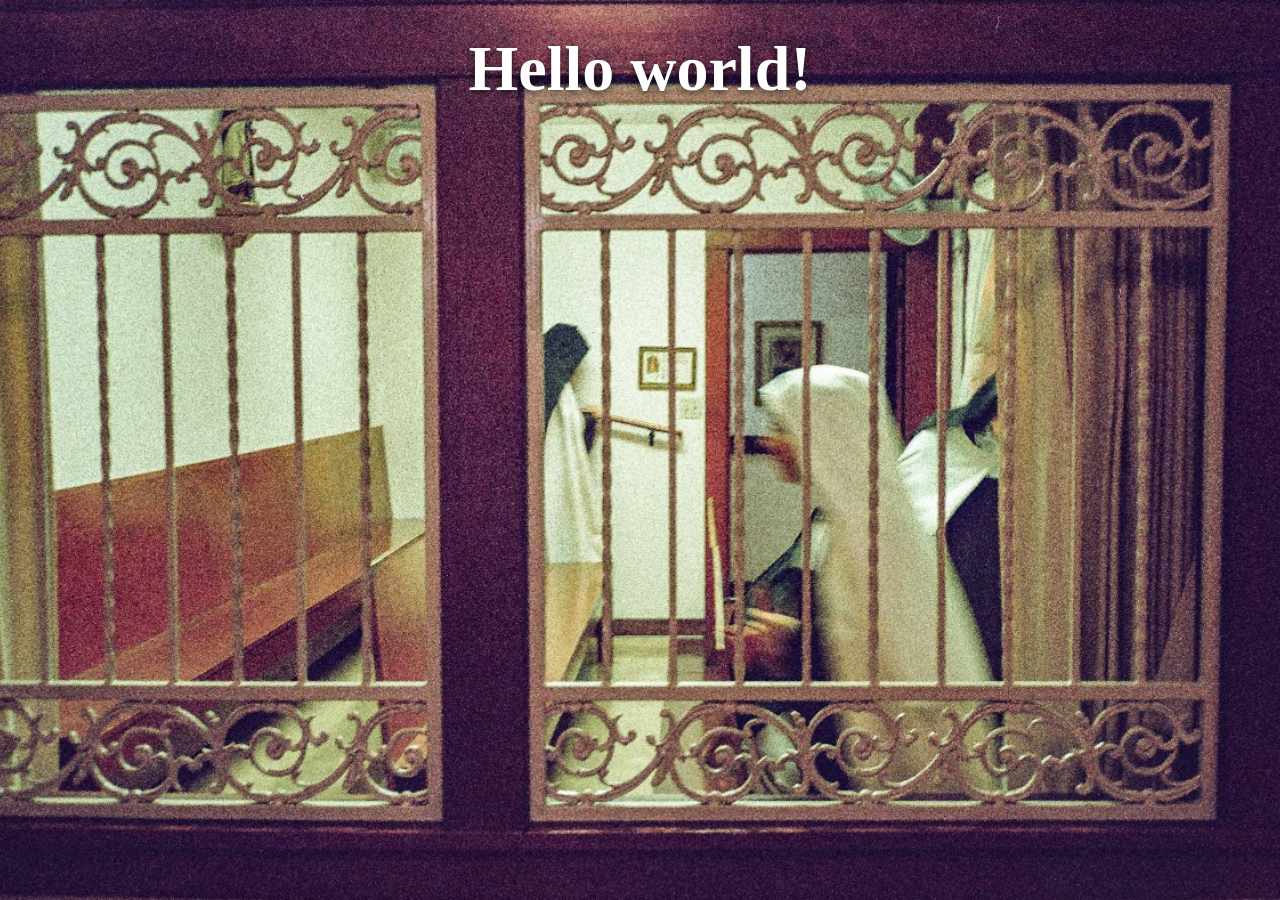
==== index.html @ bd6a6bfe "Add Hello world page with background image and live link Co-Authored-By: Claude Opus 5.5 <noreply@an" ====
<!doctype html>
<html lang="en">
<head>
  <meta charset="utf-8">
  <meta name="viewport" content="width=device-width, initial-scale=1">
  <title>Hello World</title>
  <style>
    html, body {
      margin: 0;
      height: 100%;
    }
    body {
      min-height: 100vh;
      background: #2a0f14 url("images/background.jpg") center / cover no-repeat fixed;
      font-family: Georgia, "Times New Roman", serif;
      color: #fff;
    }
    h1 {
      margin: 0;
      padding: 2rem 1rem;
      text-align: center;
      font-size: clamp(2rem, 6vw, 4rem);
      text-shadow: 0 2px 8px rgba(0, 0, 0, 0.7);
    }
  </style>
</head>
<body>
  <h1>Hello world!</h1>
</body>
</html>
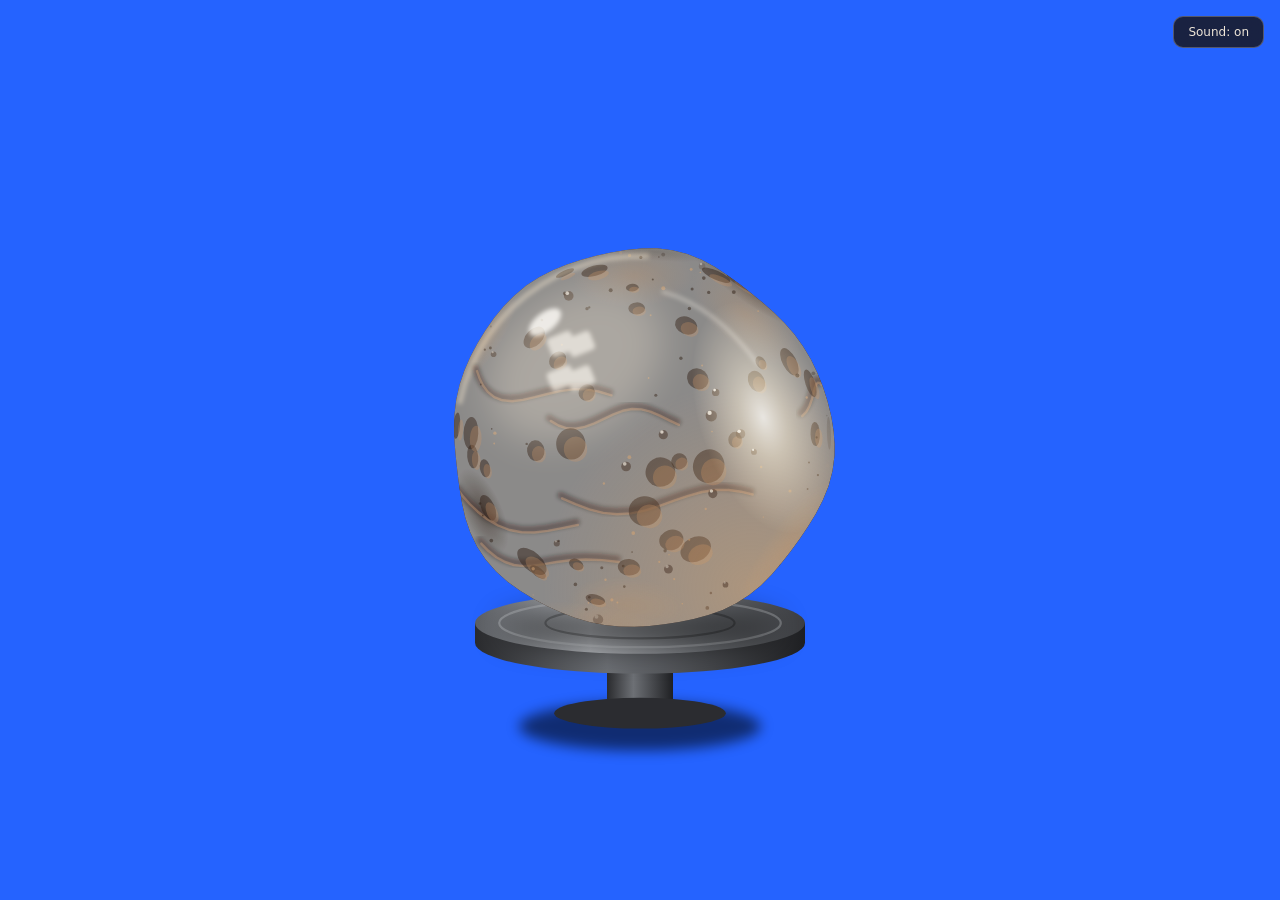
==== commit 4d19c2af: "Build Making a Muse sequential prototype at repo root Combine the clay studies into one linear seque" ====
--- a/index.html
+++ b/index.html
@@ -1,30 +1,190 @@
 <!doctype html>
 <html lang="en">
 <head>
-  <meta charset="utf-8">
-  <meta name="viewport" content="width=device-width, initial-scale=1">
-  <title>Hello World</title>
-  <style>
-    html, body {
-      margin: 0;
-      height: 100%;
-    }
-    body {
-      min-height: 100vh;
-      background: #2a0f14 url("images/background.jpg") center / cover no-repeat fixed;
-      font-family: Georgia, "Times New Roman", serif;
-      color: #fff;
-    }
-    h1 {
-      margin: 0;
-      padding: 2rem 1rem;
-      text-align: center;
-      font-size: clamp(2rem, 6vw, 4rem);
-      text-shadow: 0 2px 8px rgba(0, 0, 0, 0.7);
-    }
-  </style>
+<meta charset="utf-8">
+<meta name="viewport" content="width=device-width,initial-scale=1,viewport-fit=cover">
+<title>Making a Muse</title>
+<link rel="stylesheet" href="css/style.css">
 </head>
 <body>
-  <h1>Hello world!</h1>
+<svg id="scene" viewBox="0 0 1600 900" preserveAspectRatio="xMidYMid slice" role="img" aria-label="Making a muse: a wet ball of clay on a banding wheel. Drag across it to spin it into a head, press and drag to sculpt a face, drag a red wig onto it, then drag the head onto a waiting body.">
+  <defs>
+    <linearGradient id="wall" x1="0" y1="0" x2="0" y2="1"><stop id="w0" offset="0" stop-color="#2b211b"/><stop id="w1" offset="0.55" stop-color="#4a392c"/><stop id="w2" offset="1" stop-color="#5d4735"/></linearGradient>
+    <linearGradient id="winGlow" x1="0" y1="0" x2="0" y2="1"><stop offset="0" stop-color="#fff6dc"/><stop offset="0.6" stop-color="#ffe3a6"/><stop offset="1" stop-color="#f2c777"/></linearGradient>
+    <linearGradient id="frameWood" x1="0" y1="0" x2="1" y2="0"><stop offset="0" stop-color="#3a2618"/><stop offset="0.5" stop-color="#5b3d26"/><stop offset="1" stop-color="#33200f"/></linearGradient>
+    <linearGradient id="tableTop" x1="0" y1="0" x2="0" y2="1"><stop offset="0" stop-color="#7a5333"/><stop offset="0.5" stop-color="#6a4528"/><stop offset="1" stop-color="#3d2616"/></linearGradient>
+    <linearGradient id="tableEdge" x1="0" y1="0" x2="0" y2="1"><stop offset="0" stop-color="#4d3019"/><stop offset="1" stop-color="#21130a"/></linearGradient>
+    <linearGradient id="shaft" x1="0" y1="0" x2="1" y2="1"><stop offset="0" stop-color="#ffe9b8" stop-opacity="0.55"/><stop offset="1" stop-color="#ffd48a" stop-opacity="0"/></linearGradient>
+    <linearGradient id="cone" x1="0" y1="0" x2="0" y2="1"><stop offset="0" stop-color="#ffe2a0" stop-opacity="0.5"/><stop offset="1" stop-color="#ffd07a" stop-opacity="0"/></linearGradient>
+    <linearGradient id="wheelTop" x1="0" y1="0" x2="1" y2="0"><stop offset="0" stop-color="#5b5e63"/><stop offset="0.35" stop-color="#b9bcc1"/><stop offset="0.7" stop-color="#6e7176"/><stop offset="1" stop-color="#3c3e42"/></linearGradient>
+    <linearGradient id="wheelSide" x1="0" y1="0" x2="1" y2="0"><stop offset="0" stop-color="#2a2b2e"/><stop offset="0.4" stop-color="#6d7075"/><stop offset="1" stop-color="#1f2023"/></linearGradient>
+    <radialGradient id="bulb"><stop offset="0" stop-color="#fffbe8"/><stop offset="0.25" stop-color="#ffe9ae" stop-opacity="0.9"/><stop offset="1" stop-color="#ffc766" stop-opacity="0"/></radialGradient>
+    <radialGradient id="pool"><stop offset="0" stop-color="#ffd890" stop-opacity="0.55"/><stop offset="1" stop-color="#ffd890" stop-opacity="0"/></radialGradient>
+    <radialGradient id="clayBase" cx="0.36" cy="0.28" r="0.85"><stop offset="0" stop-color="#8a5a37"/><stop offset="0.3" stop-color="#65401f"/><stop offset="0.65" stop-color="#432512"/><stop offset="1" stop-color="#1b0d06"/></radialGradient>
+    <radialGradient id="bounce" cx="0.78" cy="0.9" r="0.55"><stop offset="0" stop-color="#d79a62" stop-opacity="0.42"/><stop offset="1" stop-color="#d79a62" stop-opacity="0"/></radialGradient>
+    <radialGradient id="lumpD"><stop offset="0" stop-color="#1c0d05" stop-opacity="0.5"/><stop offset="1" stop-color="#1c0d05" stop-opacity="0"/></radialGradient>
+    <radialGradient id="lumpL"><stop offset="0" stop-color="#c58a58" stop-opacity="0.26"/><stop offset="1" stop-color="#d9a06a" stop-opacity="0"/></radialGradient>
+    <radialGradient id="stone"><stop offset="0" stop-color="#fffaf0" stop-opacity="0.95"/><stop offset="0.35" stop-color="#ffe7b8" stop-opacity="0.6"/><stop offset="1" stop-color="#ffd7a0" stop-opacity="0"/></radialGradient>
+    <radialGradient id="vig" cx="0.5" cy="0.45" r="0.75"><stop offset="0.5" stop-color="#000" stop-opacity="0"/><stop offset="1" stop-color="#000" stop-opacity="0.6"/></radialGradient>
+    <radialGradient id="featLight" cx="0.36" cy="0.3" r="0.85"><stop offset="0" stop-color="#c08a5c"/><stop offset="0.45" stop-color="#855230"/><stop offset="1" stop-color="#4a2813"/></radialGradient>
+    <radialGradient id="featLip" cx="0.4" cy="0.3" r="0.9"><stop offset="0" stop-color="#cf8460"/><stop offset="0.5" stop-color="#97492f"/><stop offset="1" stop-color="#55261b"/></radialGradient>
+    <filter id="puffy" filterUnits="userSpaceOnUse" x="590" y="290" width="420" height="360">
+      <feGaussianBlur in="SourceAlpha" stdDeviation="2.4" result="blur"/>
+      <feSpecularLighting in="blur" surfaceScale="6" specularConstant="0.95" specularExponent="18" lighting-color="#ffe9cc" result="spec"><feDistantLight azimuth="235" elevation="48"/></feSpecularLighting>
+      <feComposite in="spec" in2="SourceAlpha" operator="in" result="specc"/>
+      <feGaussianBlur in="SourceAlpha" stdDeviation="3" result="sb"/><feOffset in="sb" dx="2.5" dy="4" result="so"/>
+      <feFlood flood-color="#0e0603" flood-opacity="0.5"/><feComposite in2="so" operator="in" result="shadow"/>
+      <feMerge><feMergeNode in="shadow"/><feMergeNode in="SourceGraphic"/><feMergeNode in="specc"/></feMerge>
+    </filter>
+    <filter id="puffyLash" filterUnits="userSpaceOnUse" x="590" y="290" width="420" height="360">
+      <feGaussianBlur in="SourceAlpha" stdDeviation="1.6" result="blur"/>
+      <feSpecularLighting in="blur" surfaceScale="3" specularConstant="0.28" specularExponent="14" lighting-color="#d9a878" result="spec"><feDistantLight azimuth="235" elevation="48"/></feSpecularLighting>
+      <feComposite in="spec" in2="SourceAlpha" operator="in" result="specc"/>
+      <feGaussianBlur in="SourceAlpha" stdDeviation="2" result="sb"/><feOffset in="sb" dx="1.5" dy="3" result="so"/>
+      <feFlood flood-color="#0e0603" flood-opacity="0.45"/><feComposite in2="so" operator="in" result="shadow"/>
+      <feMerge><feMergeNode in="shadow"/><feMergeNode in="SourceGraphic"/><feMergeNode in="specc"/></feMerge>
+    </filter>
+    <radialGradient id="hole" cx="0.5" cy="0.4" r="0.7"><stop offset="0" stop-color="#2a140a"/><stop offset="0.6" stop-color="#120804"/><stop offset="1" stop-color="#050201"/></radialGradient>
+    <radialGradient id="fingG"><stop offset="0" stop-color="#120803" stop-opacity="0.5"/><stop offset="0.7" stop-color="#120803" stop-opacity="0.22"/><stop offset="1" stop-color="#120803" stop-opacity="0"/></radialGradient>
+    <radialGradient id="smudge"><stop offset="0" stop-color="#140904" stop-opacity="0.4"/><stop offset="1" stop-color="#140904" stop-opacity="0"/></radialGradient>
+    <filter id="rlM" filterUnits="userSpaceOnUse" x="520" y="200" width="560" height="480" color-interpolation-filters="sRGB"><feGaussianBlur in="SourceAlpha" stdDeviation="5" result="h"/><feDiffuseLighting in="h" surfaceScale="16" diffuseConstant="1" lighting-color="#ffffff"><feDistantLight azimuth="235" elevation="30"/></feDiffuseLighting></filter>
+    <filter id="rlL" filterUnits="userSpaceOnUse" x="520" y="200" width="560" height="480" color-interpolation-filters="sRGB"><feGaussianBlur in="SourceAlpha" stdDeviation="1.3" result="h"/><feDiffuseLighting in="h" surfaceScale="7" diffuseConstant="1" lighting-color="#ffffff"><feDistantLight azimuth="235" elevation="30"/></feDiffuseLighting></filter>
+    <filter id="spM" filterUnits="userSpaceOnUse" x="520" y="200" width="560" height="480" color-interpolation-filters="sRGB"><feGaussianBlur in="SourceAlpha" stdDeviation="5" result="h"/><feSpecularLighting in="h" surfaceScale="16" specularConstant="0.85" specularExponent="24" lighting-color="#ffeed6"><feDistantLight azimuth="235" elevation="34"/></feSpecularLighting></filter>
+    <filter id="spL" filterUnits="userSpaceOnUse" x="520" y="200" width="560" height="480" color-interpolation-filters="sRGB"><feGaussianBlur in="SourceAlpha" stdDeviation="1.3" result="h"/><feSpecularLighting in="h" surfaceScale="7" specularConstant="0.7" specularExponent="22" lighting-color="#ffeed6"><feDistantLight azimuth="235" elevation="34"/></feSpecularLighting></filter>
+
+    <linearGradient id="roomWall" x1="0" y1="0" x2="0" y2="1"><stop offset="0" stop-color="#171219"/><stop offset="1" stop-color="#2b2230"/></linearGradient>
+    <linearGradient id="roomWallL" x1="0" y1="0" x2="1" y2="0"><stop offset="0" stop-color="#0b080e"/><stop offset="1" stop-color="#1b1520"/></linearGradient>
+    <linearGradient id="roomFloor" x1="0" y1="0" x2="0" y2="1"><stop offset="0" stop-color="#3b2a28"/><stop offset="1" stop-color="#1c1213"/></linearGradient>
+    <linearGradient id="pedBody" x1="0" y1="0" x2="1" y2="0"><stop offset="0" stop-color="#3a3340"/><stop offset="0.45" stop-color="#8a7f93"/><stop offset="1" stop-color="#2a242f"/></linearGradient>
+    <radialGradient id="pedTop"><stop offset="0" stop-color="#cfc5d6"/><stop offset="1" stop-color="#72697b"/></radialGradient>
+    <linearGradient id="spotCone" x1="0" y1="0" x2="0" y2="1"><stop offset="0" stop-color="#fff3df" stop-opacity="0.5"/><stop offset="1" stop-color="#fff3df" stop-opacity="0.07"/></linearGradient>
+    <radialGradient id="spotPool"><stop offset="0" stop-color="#fff0d8" stop-opacity="0.75"/><stop offset="0.6" stop-color="#fff0d8" stop-opacity="0.22"/><stop offset="1" stop-color="#fff0d8" stop-opacity="0"/></radialGradient>
+    <radialGradient id="roomVig" cx="380" cy="470" r="900" gradientUnits="userSpaceOnUse"><stop offset="0" stop-color="#000" stop-opacity="0"/><stop offset="0.45" stop-color="#000" stop-opacity="0.35"/><stop offset="1" stop-color="#000" stop-opacity="0.78"/></radialGradient>
+    <radialGradient id="wigRed" cx="0" cy="40" r="290" gradientUnits="userSpaceOnUse"><stop offset="0" stop-color="#f0464a"/><stop offset="0.5" stop-color="#c8161e"/><stop offset="1" stop-color="#6e0a10"/></radialGradient>
+    <linearGradient id="spotTopG" x1="0" y1="0" x2="0" y2="1"><stop offset="0" stop-color="#fff3df" stop-opacity="0.5"/><stop offset="1" stop-color="#fff3df" stop-opacity="0.05"/></linearGradient>
+    <linearGradient id="dressG" x1="0" y1="0" x2="1" y2="0"><stop offset="0" stop-color="#cdd7e8"/><stop offset="0.35" stop-color="#ffffff"/><stop offset="0.7" stop-color="#f3f6fb"/><stop offset="1" stop-color="#c3cfe3"/></linearGradient>
+    <linearGradient id="skinG" x1="0" y1="0" x2="1" y2="0"><stop offset="0" stop-color="#d9a98a"/><stop offset="0.5" stop-color="#f1c8aa"/><stop offset="1" stop-color="#d4a082"/></linearGradient>
+    <clipPath id="wigClip"><path id="wigClipP" d=""/></clipPath>
+    <filter id="b2" x="-20%" y="-20%" width="140%" height="140%"><feGaussianBlur stdDeviation="2"/></filter>
+    <filter id="b6" x="-30%" y="-30%" width="160%" height="160%"><feGaussianBlur stdDeviation="6"/></filter>
+    <filter id="bsh" x="-30%" y="-300%" width="160%" height="700%"><feGaussianBlur stdDeviation="16"/></filter>
+    <filter id="b18" x="-40%" y="-40%" width="180%" height="180%"><feGaussianBlur stdDeviation="18"/></filter>
+    <filter id="b40" x="-50%" y="-50%" width="200%" height="200%"><feGaussianBlur stdDeviation="40"/></filter>
+    <filter id="plaster" x="0" y="0" width="100%" height="100%"><feTurbulence type="fractalNoise" baseFrequency="0.9" numOctaves="3" seed="4"/><feColorMatrix values="0 0 0 0 0  0 0 0 0 0  0 0 0 0 0  0 0 0 0.5 -0.1"/></filter>
+    <filter id="grain" x="0" y="0" width="100%" height="100%"><feTurbulence type="fractalNoise" baseFrequency="0.012 0.18" numOctaves="3" seed="9"/><feColorMatrix values="0 0 0 0 0.1  0 0 0 0 0.05  0 0 0 0 0.02  0 0 0 0.9 -0.28"/></filter>
+    <clipPath id="tableClip"><rect x="0" y="640" width="1600" height="260"/></clipPath>
+    <clipPath id="ballClip"><path id="ballClipPath" d=""/></clipPath>
+  </defs>
+
+  <rect id="bgrect" width="1600" height="900" fill="#2563ff"/>
+  <g id="room" opacity="0" pointer-events="none">
+    <rect x="-400" width="2400" height="900" fill="#120e16"/>
+    <rect x="300" y="-10" width="1900" height="620" fill="url(#roomWall)"/>
+    <polygon points="-20,-40 300,30 300,612 -20,800" fill="url(#roomWallL)"/>
+    <polygon points="-20,800 300,610 2200,610 2200,920 -20,920" fill="url(#roomFloor)"/>
+    <g id="boards" stroke="#000" stroke-opacity="0.28" stroke-width="2"></g>
+    <polygon points="300,586 2200,586 2200,612 300,612" fill="#1c1621"/>
+    <polygon points="-20,774 300,586 300,612 -20,800" fill="#171219"/>
+    <rect x="296" y="30" width="8" height="582" fill="#000" opacity="0.5" filter="url(#b2)"/>
+    <ellipse cx="380" cy="694" rx="120" ry="22" fill="#000" opacity="0.6" filter="url(#bsh)"/>
+    <path d="M300 594 L300 676 C300 700 460 700 460 676 L460 594 Z" fill="url(#pedBody)"/>
+    <ellipse cx="380" cy="594" rx="80" ry="17" fill="url(#pedTop)"/>
+    <ellipse id="spotPool" cx="380" cy="676" rx="210" ry="46" fill="url(#spotPool)" style="mix-blend-mode:screen"/>
+    <polygon id="spotCone" points="352,-20 408,-20 570,690 190,690" fill="url(#spotCone)" style="mix-blend-mode:screen"/>
+    <rect x="-400" width="2600" height="900" fill="url(#roomVig)"/>
+  </g>
+
+  <g id="woman" transform="translate(1800 290) scale(0.84)" pointer-events="none">
+    <ellipse cx="0" cy="702" rx="200" ry="20" fill="#000" opacity="0.5" filter="url(#bsh)"/>
+    <g id="wSkirt">
+      <path d="M-64 188 C-78 320 -150 520 -214 692 C-176 712 -140 684 -100 706 C-60 722 -28 690 12 706 C58 718 98 690 140 706 C176 712 200 700 214 692 C150 520 78 320 64 188 Z" fill="url(#dressG)"/>
+      <g fill="none" stroke-linecap="round">
+        <path d="M-30 200 C-50 380 -92 560 -132 702" stroke="#b6c3da" stroke-width="3" stroke-opacity="0.6"/>
+        <path d="M2 200 C4 400 -8 560 2 708" stroke="#b6c3da" stroke-width="3" stroke-opacity="0.5"/>
+        <path d="M32 200 C52 380 92 560 134 702" stroke="#b6c3da" stroke-width="3" stroke-opacity="0.6"/>
+        <path d="M-52 196 C-92 380 -150 540 -192 692" stroke="#c4cfe3" stroke-width="3" stroke-opacity="0.5"/>
+        <path d="M54 196 C94 380 152 540 194 692" stroke="#c4cfe3" stroke-width="3" stroke-opacity="0.5"/>
+        <path d="M-12 210 C-36 360 -60 520 -84 700" stroke="#fff" stroke-width="10" stroke-opacity="0.55" filter="url(#b2)"/>
+      </g>
+    </g>
+    <path d="M-84 56 C-60 40 -34 36 -22 26 L-18 -10 L18 -10 L22 26 C34 36 60 40 84 56 L84 74 L-84 74 Z" fill="url(#skinG)"/>
+    <path d="M-22 40 C-8 52 8 52 22 40" fill="none" stroke="#b98768" stroke-width="2" stroke-opacity="0.5"/>
+    <path d="M-84 58 C-62 46 -36 54 -20 64 C-8 72 8 72 20 64 C36 54 62 46 84 58 C80 100 70 150 64 192 C30 206 -30 206 -64 192 C-70 150 -80 100 -84 58 Z" fill="url(#dressG)"/>
+    <path d="M-64 190 C-30 206 30 206 64 190" fill="none" stroke="#c0cde2" stroke-width="5" stroke-linecap="round"/>
+    <path d="M-40 70 C-34 120 -40 160 -48 190 M40 70 C34 120 40 160 48 190" fill="none" stroke="#c9d4e6" stroke-width="2.5" stroke-opacity="0.7"/>
+    <g id="wArmL"><path d="M-80 54 C-104 54 -116 82 -118 132 C-120 200 -122 268 -116 328 L-96 330 C-100 270 -94 200 -88 140 C-86 110 -78 84 -68 64 Z" fill="url(#skinG)"/><ellipse cx="-106" cy="344" rx="13" ry="21" fill="url(#skinG)"/></g>
+    <g id="wArmR"><path d="M80 54 C104 54 116 82 118 132 C120 200 122 268 116 328 L96 330 C100 270 94 200 88 140 C86 110 78 84 68 64 Z" fill="url(#skinG)"/><ellipse cx="106" cy="344" rx="13" ry="21" fill="url(#skinG)"/></g>
+  </g>
+  <g id="spotW" opacity="0" pointer-events="none" style="mix-blend-mode:screen"><polygon points="1270,-20 1390,-20 1580,900 1080,900" fill="url(#spotTopG)"/></g>
+  <g id="cam">
+
+  <!-- the banding wheel -->
+  <g id="wheel" transform="translate(800 623) scale(1.1) translate(-800 -668)">
+    <ellipse cx="800" cy="762" rx="110" ry="22" fill="#000" opacity="0.55" filter="url(#b6)"/>
+    <path d="M770 690 L770 748 Q800 760 830 748 L830 690Z" fill="url(#wheelSide)"/>
+    <ellipse cx="800" cy="750" rx="78" ry="14" fill="#2b2c30"/>
+    <path d="M650 668 L650 686 A150 28 0 0 0 950 686 L950 668Z" fill="url(#wheelSide)"/>
+    <ellipse cx="800" cy="668" rx="150" ry="28" fill="url(#wheelTop)"/>
+    <ellipse cx="800" cy="668" rx="128" ry="22" fill="none" stroke="#eef0f3" stroke-opacity="0.28" stroke-width="2"/>
+    <ellipse cx="800" cy="668" rx="86" ry="14" fill="none" stroke="#000" stroke-opacity="0.25" stroke-width="2"/>
+  </g>
+
+  <!-- the clay -->
+  <ellipse id="contact" cx="800" cy="628" rx="140" ry="18" fill="#000" opacity="0.6" filter="url(#bsh)"/>
+  <g id="ball">
+    <path id="ballFill" d="" fill="url(#clayBase)"/>
+    <g clip-path="url(#ballClip)">
+      <g id="lumps"></g>
+      <g id="grooves" fill="none" stroke-linecap="round" stroke-linejoin="round"></g>
+      <g id="dimples"></g>
+      <g id="grit"></g>
+      <path id="bounceP" d="" fill="url(#bounce)"/>
+      <g id="drops"></g>
+      <rect id="dim" x="0" y="0" width="1600" height="900" fill="#100703" opacity="0"/>
+      <rect id="boost" x="0" y="0" width="1600" height="900" fill="#ffd9a0" opacity="0" style="mix-blend-mode:screen"/>
+      <g id="faceform" opacity="0" filter="url(#b18)">
+        <ellipse cx="800" cy="338" rx="92" ry="40" fill="#e9bd8a" opacity="0.22"/>
+        <ellipse cx="748" cy="470" rx="50" ry="36" fill="#e9bd8a" opacity="0.2"/><ellipse cx="852" cy="470" rx="50" ry="36" fill="#e9bd8a" opacity="0.14"/>
+        <ellipse cx="742" cy="538" rx="56" ry="24" fill="#120803" opacity="0.2"/><ellipse cx="858" cy="538" rx="56" ry="24" fill="#120803" opacity="0.26"/>
+        <ellipse cx="800" cy="596" rx="46" ry="22" fill="#e9bd8a" opacity="0.14"/>
+      </g>
+      <g id="features">
+        <g id="fColor"></g>
+        <g id="fRelM" style="mix-blend-mode:soft-light" filter="url(#rlM)"></g>
+        <g id="fRelL" style="mix-blend-mode:soft-light" filter="url(#rlL)"></g>
+        <g id="fSpM" style="mix-blend-mode:screen" filter="url(#spM)"></g>
+        <g id="fSpL" style="mix-blend-mode:screen" filter="url(#spL)"></g>
+        <g id="fFinger" opacity="0"></g>
+      </g>
+      <!-- wet sheen: a window reflection and soft highlights fixed to the light, not to the spin -->
+      <g id="sheen" style="mix-blend-mode:screen">
+        <ellipse id="shBroad" fill="#ffe2b8" opacity="0.28" filter="url(#b18)"/>
+        <g id="shWin" filter="url(#b2)" fill="#fff7e6" opacity="0.62"></g>
+        <ellipse id="shSharp" fill="#fffaf0" opacity="0.8" filter="url(#b2)"/>
+        <path id="shRim" d="" fill="none" stroke="#ffe0a8" stroke-width="5" stroke-linecap="round" opacity="0.4" filter="url(#b2)"/>
+        <path id="shStreak" d="" fill="none" stroke="#fff3da" stroke-width="3" stroke-linecap="round" opacity="0.4" filter="url(#b2)"/>
+      </g>
+      <!-- the patch of light that drifts across the clay until you drag -->
+      <ellipse id="stoneLight" rx="64" ry="120" fill="url(#stone)" style="mix-blend-mode:screen" opacity="0"/>
+    </g>
+  </g>
+
+  <g id="cue2g"><g id="cue2" opacity="0"></g></g>
+  </g>
+
+  <g id="spotTop" opacity="0" pointer-events="none" style="mix-blend-mode:screen"><polygon points="1010,-20 1090,-20 1230,700 880,700" fill="url(#spotTopG)"/></g>
+  <g id="wigG" opacity="0" style="cursor:grab;touch-action:none" transform="translate(380 404) scale(0.5)">
+    <circle cx="0" cy="130" r="210" fill="rgba(0,0,0,0.004)"/>
+    <g id="wigIn"></g>
+  </g>
+  <circle id="headHit" cx="800" cy="440" r="0" fill="rgba(0,0,0,0.004)" style="cursor:grab;touch-action:none" pointer-events="none"/>
+  <g id="cue3" opacity="0" pointer-events="none"></g>
+  <g id="cue4" opacity="0" pointer-events="none"></g>
+</svg>
+
+<button type="button" class="snd" id="snd" aria-pressed="true">Sound: on</button>
+<div id="bye" aria-live="polite"><div class="byeBox"><div class="byeT">uh oh, she left!</div><button id="byeBtn">try again?</button></div></div>
+
+<script src="js/prototype.js"></script>
 </body>
 </html>
--- a/css/style.css
+++ b/css/style.css
@@ -0,0 +1,27 @@
+/* Making a Muse: styles carried over from the clay studies (Tools panel removed) */
+:root { --bg: #1b1410; color-scheme: dark; box-sizing: border-box; padding-top: env(safe-area-inset-top, 0px); padding-bottom: env(safe-area-inset-bottom, 0px);
+  --ink: #efe6d8; --soft: #b5a894; --line: rgba(239, 230, 216, 0.28); --font: ui-sans-serif, system-ui, -apple-system, "Segoe UI", sans-serif; }
+html, body { height: 100%; }
+body { margin: 0; padding: 0; background: var(--bg); overflow: hidden; font: 14px -apple-system, BlinkMacSystemFont, sans-serif; }
+[hidden]:not([hidden=until-found i]) { display: none !important; }
+
+/* the scene fills the window */
+svg { position: fixed; inset: 0; width: 100%; height: 100%; display: block; touch-action: none; cursor: grab; user-select: none; -webkit-user-select: none; }
+svg.grabbing { cursor: grabbing; }
+
+/* small sound toggle, top right */
+.snd { position: fixed; top: 16px; right: 16px; z-index: 6; padding: 8px 14px; border-radius: 10px; border: 1px solid var(--line); background: rgba(22, 16, 12, 0.78); color: var(--ink); font: 500 12px var(--font); cursor: pointer; backdrop-filter: blur(10px); -webkit-backdrop-filter: blur(10px); }
+.snd[aria-pressed="false"] { color: var(--soft); }
+.snd:hover { background: rgba(40, 30, 22, 0.86); }
+.snd:focus-visible, #bye button:focus-visible { outline: 2px solid var(--ink); outline-offset: 2px; }
+
+/* the ending message */
+#bye { position: fixed; inset: 0; z-index: 7; display: flex; align-items: center; justify-content: center; pointer-events: none; opacity: 0; transition: opacity .4s ease; }
+#bye.show { opacity: 1; }
+#bye .byeBox { text-align: center; padding: 26px 34px; border-radius: 18px; background: rgba(22, 16, 12, 0.82); border: 1px solid var(--line); backdrop-filter: blur(12px); -webkit-backdrop-filter: blur(12px); transform: scale(.6); font-family: var(--font); }
+#bye.show .byeBox { animation: pop .55s cubic-bezier(.2, 1.5, .4, 1) forwards; }
+@keyframes pop { to { transform: scale(1); } }
+#bye .byeT { color: var(--ink); font-size: 30px; font-weight: 600; margin-bottom: 16px; letter-spacing: .01em; }
+#bye button { padding: 11px 26px; border-radius: 12px; border: 0; background: #efe6d8; color: #1a120c; font: inherit; font-weight: 700; font-size: 15px; cursor: pointer; }
+/* the button only takes clicks while the message is showing */
+#bye.show button { pointer-events: auto; }
